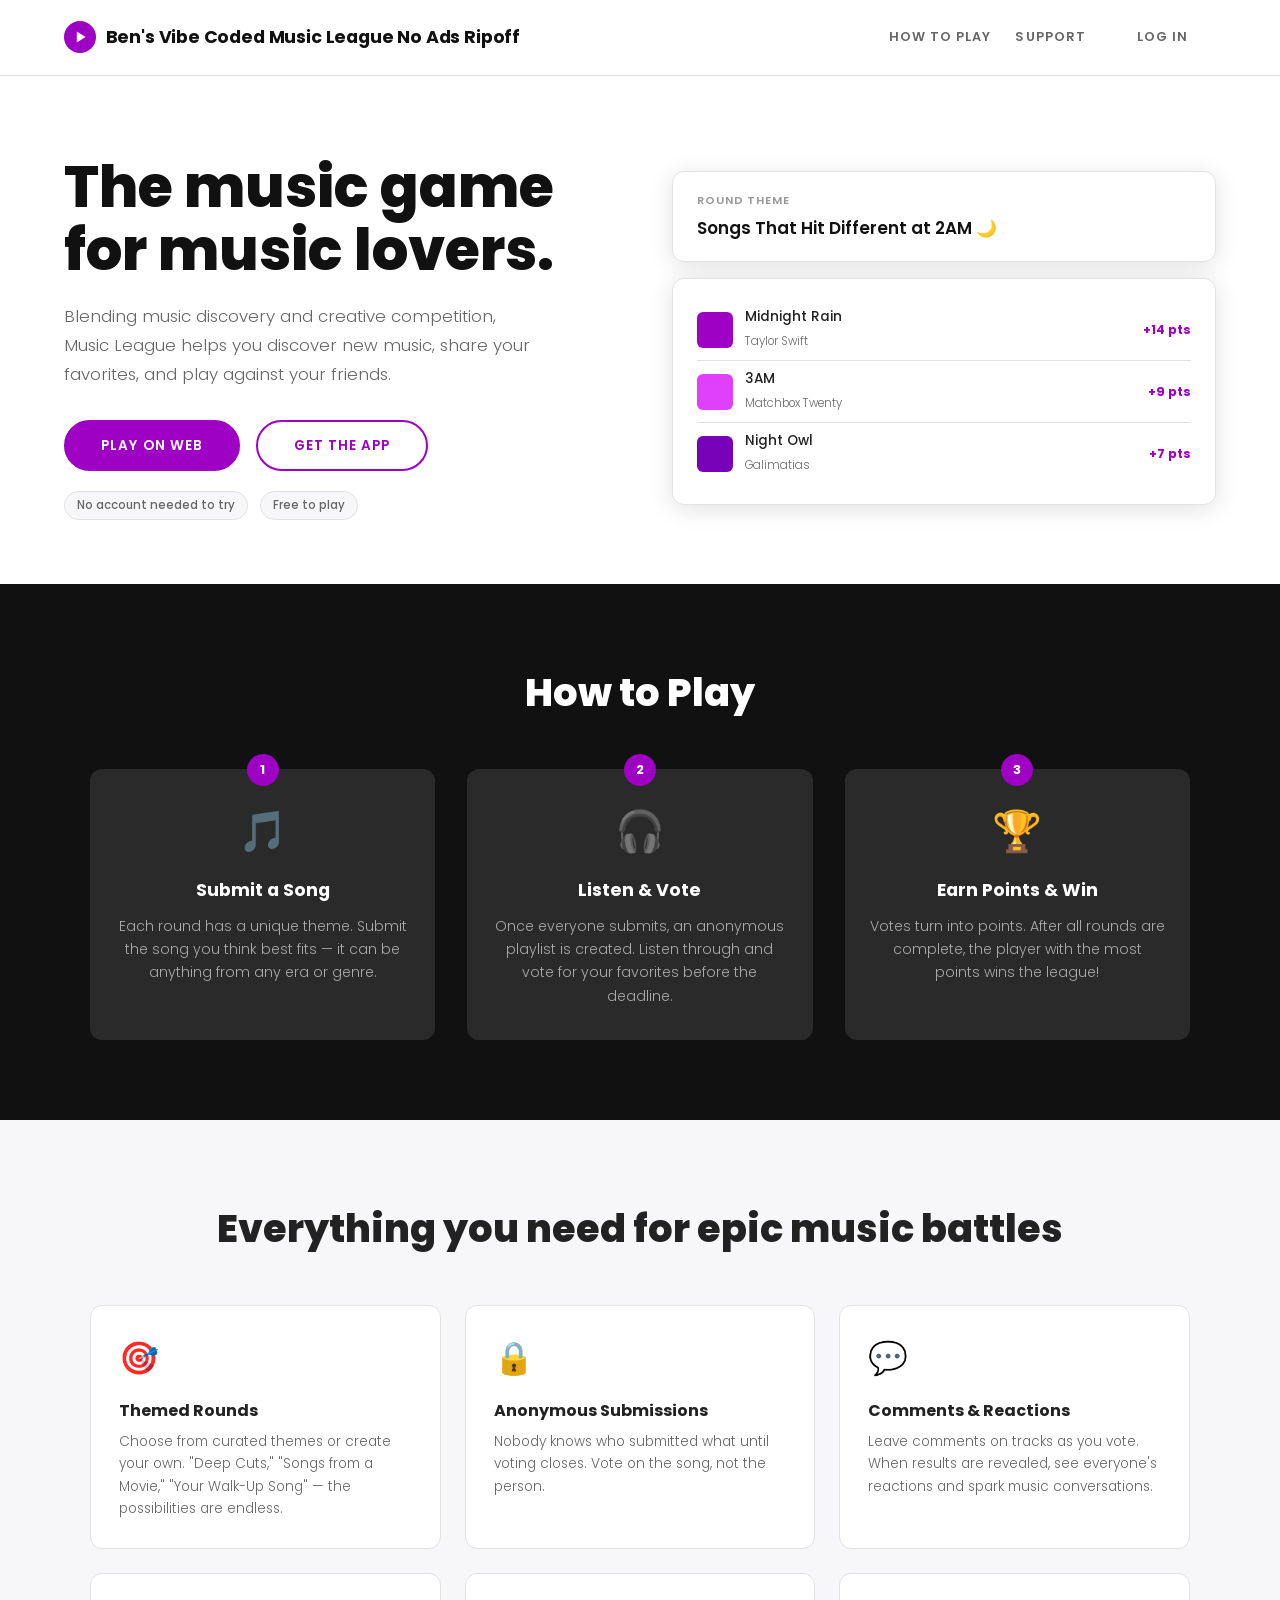
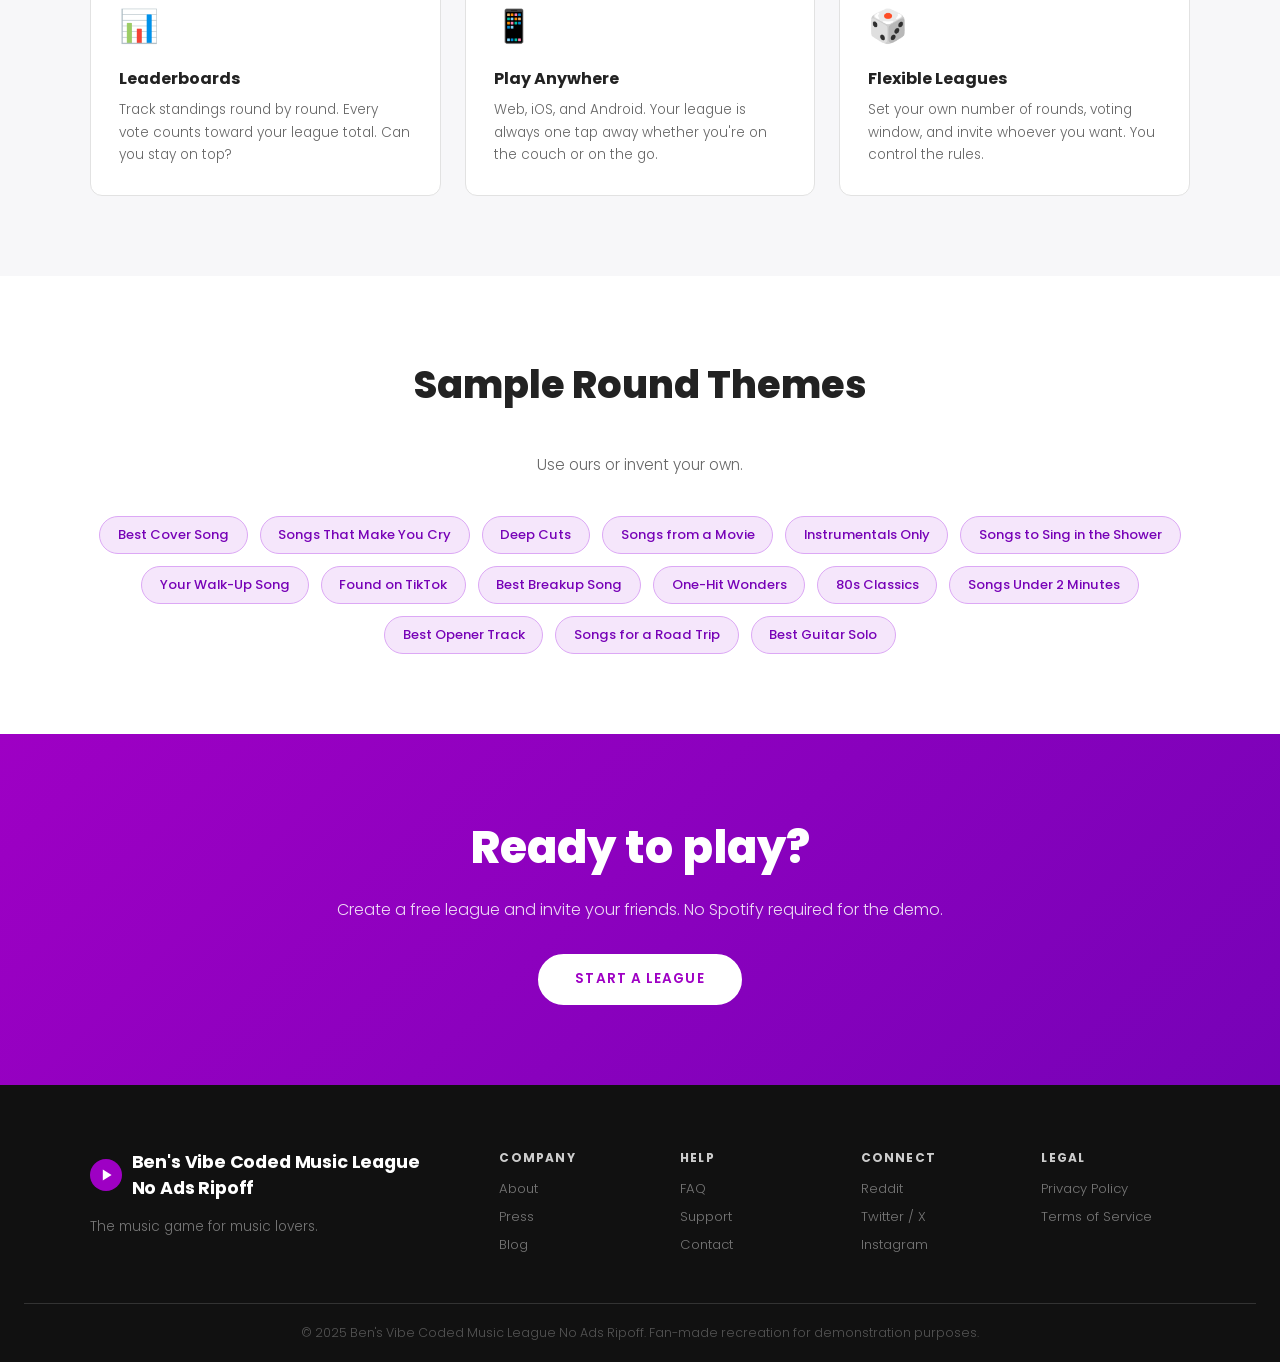
==== index.html @ 3da71c98 "Add files via upload" ====
<!DOCTYPE html>
<html lang="en">
<head>
  <meta charset="UTF-8" />
  <meta name="viewport" content="width=device-width, initial-scale=1.0" />
  <title>Ben's Vibe Coded Music League No Ads Ripoff</title>
  <link rel="preconnect" href="https://fonts.googleapis.com" />
  <link href="https://fonts.googleapis.com/css2?family=Poppins:wght@300;400;500;600;700;800&display=swap" rel="stylesheet" />
  <link rel="stylesheet" href="styles.css" />
</head>
<body class="landing-page">

  <!-- HEADER -->
  <header class="site-header">
    <div class="header-inner">
      <a href="index.html" class="logo">
        <svg class="logo-icon" viewBox="0 0 40 40" fill="none" xmlns="http://www.w3.org/2000/svg">
          <circle cx="20" cy="20" r="20" fill="#9e00c4"/>
          <path d="M16 13v14l11-7-11-7z" fill="white"/>
        </svg>
        <span class="logo-text">Ben's Vibe Coded Music League No Ads Ripoff</span>
      </a>
      <nav class="site-nav">
        <a href="#how-to-play">HOW TO PLAY</a>
        <a href="#support">SUPPORT</a>
        <a href="app.html" class="btn btn-outline-white">LOG IN</a>
      </nav>
      <button class="hamburger" id="hamburger" aria-label="Menu">
        <span></span><span></span><span></span>
      </button>
    </div>
    <nav class="mobile-nav" id="mobileNav">
      <a href="#how-to-play">HOW TO PLAY</a>
      <a href="#support">SUPPORT</a>
      <a href="app.html" class="btn btn-outline-white">LOG IN</a>
    </nav>
  </header>

  <!-- HERO -->
  <section class="hero">
    <div class="hero-content">
      <h1 class="hero-title">The music game<br/>for music lovers.</h1>
      <p class="hero-subtitle">Blending music discovery and creative competition, Music League helps you discover new music, share your favorites, and play against your friends.</p>
      <div class="hero-cta">
        <a href="app.html" class="btn btn-primary btn-lg">PLAY ON WEB</a>
        <a href="#" class="btn btn-outline btn-lg">GET THE APP</a>
      </div>
      <div class="platform-badges">
        <span class="badge">No account needed to try</span>
        <span class="badge">Free to play</span>
      </div>
    </div>
    <div class="hero-visual">
      <div class="hero-card card-1">
        <div class="card-label">Round Theme</div>
        <div class="card-theme">Songs That Hit Different at 2AM 🌙</div>
      </div>
      <div class="hero-card card-2">
        <div class="mini-track">
          <div class="mini-art" style="background:#9e00c4;"></div>
          <div class="mini-info"><span>Midnight Rain</span><small>Taylor Swift</small></div>
          <div class="mini-votes">+14 pts</div>
        </div>
        <div class="mini-track">
          <div class="mini-art" style="background:#e040fb;"></div>
          <div class="mini-info"><span>3AM</span><small>Matchbox Twenty</small></div>
          <div class="mini-votes">+9 pts</div>
        </div>
        <div class="mini-track">
          <div class="mini-art" style="background:#7702b7;"></div>
          <div class="mini-info"><span>Night Owl</span><small>Galimatias</small></div>
          <div class="mini-votes">+7 pts</div>
        </div>
      </div>
    </div>
  </section>

  <!-- HOW TO PLAY -->
  <section class="how-to-play" id="how-to-play">
    <div class="section-inner">
      <h2 class="section-title">How to Play</h2>
      <div class="steps">
        <div class="step">
          <div class="step-number">1</div>
          <div class="step-icon">🎵</div>
          <h3>Submit a Song</h3>
          <p>Each round has a unique theme. Submit the song you think best fits — it can be anything from any era or genre.</p>
        </div>
        <div class="step">
          <div class="step-number">2</div>
          <div class="step-icon">🎧</div>
          <h3>Listen &amp; Vote</h3>
          <p>Once everyone submits, an anonymous playlist is created. Listen through and vote for your favorites before the deadline.</p>
        </div>
        <div class="step">
          <div class="step-number">3</div>
          <div class="step-icon">🏆</div>
          <h3>Earn Points &amp; Win</h3>
          <p>Votes turn into points. After all rounds are complete, the player with the most points wins the league!</p>
        </div>
      </div>
    </div>
  </section>

  <!-- FEATURES -->
  <section class="features-section">
    <div class="section-inner">
      <h2 class="section-title">Everything you need for epic music battles</h2>
      <div class="features-grid">
        <div class="feature-card">
          <div class="feature-icon">🎯</div>
          <h3>Themed Rounds</h3>
          <p>Choose from curated themes or create your own. "Deep Cuts," "Songs from a Movie," "Your Walk-Up Song" — the possibilities are endless.</p>
        </div>
        <div class="feature-card">
          <div class="feature-icon">🔒</div>
          <h3>Anonymous Submissions</h3>
          <p>Nobody knows who submitted what until voting closes. Vote on the song, not the person.</p>
        </div>
        <div class="feature-card">
          <div class="feature-icon">💬</div>
          <h3>Comments &amp; Reactions</h3>
          <p>Leave comments on tracks as you vote. When results are revealed, see everyone's reactions and spark music conversations.</p>
        </div>
        <div class="feature-card">
          <div class="feature-icon">📊</div>
          <h3>Leaderboards</h3>
          <p>Track standings round by round. Every vote counts toward your league total. Can you stay on top?</p>
        </div>
        <div class="feature-card">
          <div class="feature-icon">📱</div>
          <h3>Play Anywhere</h3>
          <p>Web, iOS, and Android. Your league is always one tap away whether you're on the couch or on the go.</p>
        </div>
        <div class="feature-card">
          <div class="feature-icon">🎲</div>
          <h3>Flexible Leagues</h3>
          <p>Set your own number of rounds, voting window, and invite whoever you want. You control the rules.</p>
        </div>
      </div>
    </div>
  </section>

  <!-- SAMPLE THEMES -->
  <section class="themes-section">
    <div class="section-inner">
      <h2 class="section-title">Sample Round Themes</h2>
      <p class="section-subtitle">Use ours or invent your own.</p>
      <div class="themes-cloud">
        <span class="theme-chip">Best Cover Song</span>
        <span class="theme-chip">Songs That Make You Cry</span>
        <span class="theme-chip">Deep Cuts</span>
        <span class="theme-chip">Songs from a Movie</span>
        <span class="theme-chip">Instrumentals Only</span>
        <span class="theme-chip">Songs to Sing in the Shower</span>
        <span class="theme-chip">Your Walk-Up Song</span>
        <span class="theme-chip">Found on TikTok</span>
        <span class="theme-chip">Best Breakup Song</span>
        <span class="theme-chip">One-Hit Wonders</span>
        <span class="theme-chip">80s Classics</span>
        <span class="theme-chip">Songs Under 2 Minutes</span>
        <span class="theme-chip">Best Opener Track</span>
        <span class="theme-chip">Songs for a Road Trip</span>
        <span class="theme-chip">Best Guitar Solo</span>
      </div>
    </div>
  </section>

  <!-- CTA BANNER -->
  <section class="cta-banner">
    <div class="section-inner cta-inner">
      <h2>Ready to play?</h2>
      <p>Create a free league and invite your friends. No Spotify required for the demo.</p>
      <a href="app.html" class="btn btn-primary btn-lg">START A LEAGUE</a>
    </div>
  </section>

  <!-- FOOTER -->
  <footer class="site-footer" id="support">
    <div class="footer-inner">
      <div class="footer-brand">
        <a href="index.html" class="logo">
          <svg class="logo-icon" viewBox="0 0 40 40" fill="none">
            <circle cx="20" cy="20" r="20" fill="#9e00c4"/>
            <path d="M16 13v14l11-7-11-7z" fill="white"/>
          </svg>
          <span class="logo-text">Ben's Vibe Coded Music League No Ads Ripoff</span>
        </a>
        <p>The music game for music lovers.</p>
      </div>
      <div class="footer-links">
        <div class="footer-col">
          <h4>Company</h4>
          <a href="#">About</a>
          <a href="#">Press</a>
          <a href="#">Blog</a>
        </div>
        <div class="footer-col">
          <h4>Help</h4>
          <a href="#">FAQ</a>
          <a href="#">Support</a>
          <a href="#">Contact</a>
        </div>
        <div class="footer-col">
          <h4>Connect</h4>
          <a href="#">Reddit</a>
          <a href="#">Twitter / X</a>
          <a href="#">Instagram</a>
        </div>
        <div class="footer-col">
          <h4>Legal</h4>
          <a href="#">Privacy Policy</a>
          <a href="#">Terms of Service</a>
        </div>
      </div>
    </div>
    <div class="footer-bottom">
      <p>&copy; 2025 Ben's Vibe Coded Music League No Ads Ripoff. Fan-made recreation for demonstration purposes.</p>
    </div>
  </footer>

  <script>
    const hamburger = document.getElementById('hamburger');
    const mobileNav = document.getElementById('mobileNav');
    hamburger.addEventListener('click', () => {
      mobileNav.classList.toggle('open');
      hamburger.classList.toggle('active');
    });
  </script>
</body>
</html>
---- styles.css ----
/* ============================================================
   MUSIC LEAGUE – STYLES
   ============================================================ */

:root {
  --purple:       #9e00c4;
  --purple-dark:  #7702b7;
  --purple-light: #c044e8;
  --purple-faint: #f5e6fb;
  --black:        #111111;
  --dark:         #1a1a1a;
  --mid:          #2a2a2a;
  --border:       #e2e2e2;
  --border-dark:  #333333;
  --text:         #222222;
  --text-muted:   #666666;
  --text-light:   #999999;
  --white:        #ffffff;
  --bg:           #f7f7f9;
  --card-bg:      #ffffff;
  --green:        #1db954;
  --red:          #e74c3c;
  --gold:         #f5a623;
  --radius:       12px;
  --radius-sm:    8px;
  --shadow:       0 2px 12px rgba(0,0,0,.08);
  --shadow-md:    0 4px 24px rgba(0,0,0,.12);
  --shadow-lg:    0 8px 40px rgba(0,0,0,.18);
  --transition:   .2s ease;
  --font:         'Poppins', sans-serif;
}

/* ---- RESET ---- */
*, *::before, *::after { box-sizing: border-box; margin: 0; padding: 0; }
html { scroll-behavior: smooth; }
body { font-family: var(--font); font-weight: 300; color: var(--text); background: var(--white); }
a { color: var(--purple); text-decoration: none; }
a:hover { color: var(--purple-dark); }
img { max-width: 100%; }
ul { list-style: none; }
button { font-family: var(--font); cursor: pointer; border: none; }
input, textarea, select { font-family: var(--font); }
textarea { resize: vertical; }

/* ---- UTILITY ---- */
.hidden { display: none !important; }
.flex { display: flex; }
.flex-col { flex-direction: column; }
.items-center { align-items: center; }
.gap-1 { gap: .5rem; }
.gap-2 { gap: 1rem; }
.mt-1 { margin-top: .5rem; }
.mt-2 { margin-top: 1rem; }

/* ---- BUTTONS ---- */
.btn {
  display: inline-flex; align-items: center; justify-content: center; gap: .5rem;
  padding: .65rem 1.6rem; border-radius: 50px; font-weight: 600; font-size: .8rem;
  letter-spacing: .08em; text-transform: uppercase; transition: all var(--transition);
  white-space: nowrap; cursor: pointer;
}
.btn-primary { background: var(--purple); color: var(--white); border: 2px solid var(--purple); }
.btn-primary:hover { background: var(--purple-dark); border-color: var(--purple-dark); color: var(--white); }
.btn-outline { background: transparent; color: var(--purple); border: 2px solid var(--purple); }
.btn-outline:hover { background: var(--purple); color: var(--white); }
.btn-outline-white { background: transparent; color: var(--white); border: 2px solid var(--white); }
.btn-outline-white:hover { background: var(--white); color: var(--purple); }
.btn-demo { background: #1db954; color: white; border: 2px solid #1db954; }
.btn-demo:hover { background: #17a349; border-color: #17a349; }
.btn-lg { padding: .85rem 2.2rem; font-size: .85rem; }
.btn-sm { padding: .4rem 1rem; font-size: .72rem; }
.btn-block { width: 100%; }
.btn-back {
  background: none; border: 2px solid var(--border); color: var(--text-muted);
  padding: .4rem 1rem; border-radius: 50px; font-size: .78rem; font-weight: 500;
  transition: all var(--transition); flex-shrink: 0;
}
.btn-back:hover { border-color: var(--purple); color: var(--purple); }
.btn-icon {
  background: none; border: none; color: var(--text-muted); font-size: 1rem;
  cursor: pointer; padding: .25rem .5rem; border-radius: 4px; transition: all var(--transition);
}
.btn-icon:hover { color: var(--red); background: #fef2f2; }
.btn-danger { background: var(--red); color: white; border: 2px solid var(--red); }
.btn-danger:hover { background: #c0392b; border-color: #c0392b; }
.btn:disabled { opacity: .45; cursor: not-allowed; pointer-events: none; }

/* ============================================================
   LANDING PAGE
   ============================================================ */
.landing-page { background: var(--white); }

/* Site Header */
.site-header {
  position: sticky; top: 0; z-index: 100;
  background: rgba(255,255,255,.97); backdrop-filter: blur(10px);
  border-bottom: 1px solid var(--border);
}
.header-inner {
  max-width: 1200px; margin: 0 auto; padding: 1rem 1.5rem;
  display: flex; align-items: center; gap: 2rem;
}
.logo { display: flex; align-items: center; gap: .6rem; color: var(--black); font-weight: 700; font-size: 1.1rem; }
.logo-icon { width: 32px; height: 32px; flex-shrink: 0; }
.logo-text { letter-spacing: -.01em; }
.site-nav { display: flex; align-items: center; gap: 1.5rem; margin-left: auto; }
.site-nav a { font-size: .8rem; font-weight: 600; letter-spacing: .08em; color: var(--text-muted); transition: color var(--transition); }
.site-nav a:hover { color: var(--purple); }
.hamburger { display: none; flex-direction: column; gap: 5px; background: none; border: none; padding: .5rem; }
.hamburger span { display: block; width: 22px; height: 2px; background: var(--text); border-radius: 2px; transition: all .3s; }
.hamburger.active span:nth-child(1) { transform: translateY(7px) rotate(45deg); }
.hamburger.active span:nth-child(2) { opacity: 0; }
.hamburger.active span:nth-child(3) { transform: translateY(-7px) rotate(-45deg); }
.mobile-nav {
  display: none; flex-direction: column; gap: .5rem; padding: 1rem 1.5rem 1.5rem;
  border-top: 1px solid var(--border);
}
.mobile-nav.open { display: flex; }
.mobile-nav a { font-size: .85rem; font-weight: 600; letter-spacing: .06em; color: var(--text-muted); padding: .4rem 0; }

/* Hero */
.hero {
  max-width: 1200px; margin: 0 auto; padding: 5rem 1.5rem 4rem;
  display: grid; grid-template-columns: 1fr 1fr; gap: 4rem; align-items: center;
}
.hero-title { font-size: clamp(2.4rem, 5vw, 3.6rem); font-weight: 800; line-height: 1.1; color: var(--black); }
.hero-subtitle { margin-top: 1.25rem; font-size: 1.05rem; color: var(--text-muted); line-height: 1.7; max-width: 480px; }
.hero-cta { margin-top: 2rem; display: flex; gap: 1rem; flex-wrap: wrap; }
.platform-badges { margin-top: 1.25rem; display: flex; gap: .75rem; flex-wrap: wrap; }
.badge { font-size: .72rem; font-weight: 500; color: var(--text-muted); background: var(--bg); padding: .3rem .75rem; border-radius: 20px; border: 1px solid var(--border); }

.hero-visual { position: relative; display: flex; flex-direction: column; gap: 1rem; }
.hero-card {
  background: var(--white); border-radius: var(--radius); border: 1px solid var(--border);
  padding: 1.25rem 1.5rem; box-shadow: var(--shadow-md);
}
.card-label { font-size: .7rem; font-weight: 600; text-transform: uppercase; letter-spacing: .08em; color: var(--text-light); margin-bottom: .4rem; }
.card-theme { font-size: 1.05rem; font-weight: 600; color: var(--black); }
.mini-track { display: flex; align-items: center; gap: .75rem; padding: .5rem 0; border-bottom: 1px solid var(--border); }
.mini-track:last-child { border-bottom: none; }
.mini-art { width: 36px; height: 36px; border-radius: 6px; flex-shrink: 0; }
.mini-info { flex: 1; min-width: 0; }
.mini-info span { display: block; font-size: .85rem; font-weight: 500; white-space: nowrap; overflow: hidden; text-overflow: ellipsis; }
.mini-info small { font-size: .72rem; color: var(--text-muted); }
.mini-votes { font-size: .78rem; font-weight: 700; color: var(--purple); flex-shrink: 0; }

/* How to Play */
.how-to-play { background: var(--black); color: var(--white); padding: 5rem 1.5rem; }
.section-inner { max-width: 1100px; margin: 0 auto; }
.section-title { font-size: clamp(1.6rem, 3.5vw, 2.4rem); font-weight: 800; text-align: center; margin-bottom: 3rem; }
.how-to-play .section-title { color: var(--white); }
.steps { display: grid; grid-template-columns: repeat(3, 1fr); gap: 2rem; }
.step { text-align: center; padding: 2rem 1.5rem; background: var(--mid); border-radius: var(--radius); position: relative; }
.step-number {
  position: absolute; top: -15px; left: 50%; transform: translateX(-50%);
  width: 32px; height: 32px; border-radius: 50%; background: var(--purple);
  color: white; font-size: .8rem; font-weight: 700; display: flex; align-items: center; justify-content: center;
}
.step-icon { font-size: 2.5rem; margin-bottom: 1rem; display: block; }
.step h3 { font-size: 1.1rem; font-weight: 700; margin-bottom: .75rem; color: var(--white); }
.step p { font-size: .88rem; color: #aaa; line-height: 1.65; }

/* Features */
.features-section { padding: 5rem 1.5rem; background: var(--bg); }
.features-grid { display: grid; grid-template-columns: repeat(auto-fill, minmax(280px, 1fr)); gap: 1.5rem; }
.feature-card { background: var(--white); border-radius: var(--radius); padding: 1.75rem; border: 1px solid var(--border); transition: all var(--transition); }
.feature-card:hover { box-shadow: var(--shadow-md); transform: translateY(-2px); }
.feature-icon { font-size: 2rem; margin-bottom: 1rem; display: block; }
.feature-card h3 { font-size: 1rem; font-weight: 700; margin-bottom: .5rem; }
.feature-card p { font-size: .85rem; color: var(--text-muted); line-height: 1.65; }

/* Themes */
.themes-section { padding: 5rem 1.5rem; }
.section-subtitle { text-align: center; color: var(--text-muted); margin-top: -.5rem; margin-bottom: 2.5rem; font-size: .95rem; }
.themes-cloud { display: flex; flex-wrap: wrap; gap: .75rem; justify-content: center; }
.theme-chip {
  background: var(--purple-faint); color: var(--purple-dark); border: 1px solid #dca8f5;
  padding: .5rem 1.1rem; border-radius: 50px; font-size: .82rem; font-weight: 500;
  transition: all var(--transition);
}
.theme-chip:hover { background: var(--purple); color: white; cursor: default; }

/* CTA Banner */
.cta-banner { background: linear-gradient(135deg, var(--purple) 0%, var(--purple-dark) 100%); color: white; padding: 5rem 1.5rem; text-align: center; }
.cta-banner h2 { font-size: clamp(1.8rem, 4vw, 2.8rem); font-weight: 800; margin-bottom: 1rem; }
.cta-banner p { font-size: 1rem; opacity: .85; margin-bottom: 2rem; }
.cta-banner .btn-primary { background: white; color: var(--purple); border-color: white; }
.cta-banner .btn-primary:hover { background: var(--purple-faint); border-color: var(--purple-faint); }

/* Footer */
.site-footer { background: var(--black); color: #aaa; padding: 4rem 1.5rem 0; }
.footer-inner { max-width: 1100px; margin: 0 auto; display: grid; grid-template-columns: 1fr 2fr; gap: 4rem; padding-bottom: 3rem; }
.footer-brand { display: flex; flex-direction: column; gap: 1rem; }
.footer-brand .logo { color: white; }
.footer-brand p { font-size: .85rem; color: #777; }
.footer-links { display: grid; grid-template-columns: repeat(4, 1fr); gap: 2rem; }
.footer-col { display: flex; flex-direction: column; gap: .5rem; }
.footer-col h4 { font-size: .75rem; font-weight: 700; text-transform: uppercase; letter-spacing: .1em; color: #ccc; margin-bottom: .25rem; }
.footer-col a { font-size: .82rem; color: #777; transition: color var(--transition); }
.footer-col a:hover { color: var(--purple-light); }
.footer-bottom { border-top: 1px solid var(--border-dark); padding: 1.25rem 0; text-align: center; }
.footer-bottom p { font-size: .78rem; color: #555; }

/* ============================================================
   APP PAGE
   ============================================================ */
.app-page { background: var(--bg); min-height: 100vh; }

/* Auth Modal */
.modal-overlay {
  position: fixed; inset: 0; z-index: 1000;
  background: rgba(0,0,0,.6); backdrop-filter: blur(4px);
  display: flex; align-items: center; justify-content: center; padding: 1rem;
}
.modal {
  background: var(--white); border-radius: var(--radius);
  width: 100%; max-width: 420px; max-height: 90vh; overflow-y: auto;
  box-shadow: var(--shadow-lg); animation: modalIn .25s ease;
}
@keyframes modalIn { from { opacity: 0; transform: translateY(20px) scale(.97); } to { opacity: 1; transform: translateY(0) scale(1); } }

.auth-modal { padding: 2.5rem 2rem; }
.auth-logo { display: flex; align-items: center; gap: .75rem; margin-bottom: 2rem; }
.auth-logo svg { width: 40px; height: 40px; }
.auth-logo span { font-size: 1.2rem; font-weight: 700; color: var(--black); }
.auth-panel h2 { font-size: 1.5rem; font-weight: 700; margin-bottom: 1.5rem; }
.auth-switch { text-align: center; margin-top: 1.25rem; font-size: .85rem; color: var(--text-muted); }
.auth-divider { display: flex; align-items: center; gap: 1rem; margin: 1.25rem 0; color: var(--text-light); font-size: .8rem; }
.auth-divider::before, .auth-divider::after { content: ''; flex: 1; height: 1px; background: var(--border); }

/* Forms */
.form-group { margin-bottom: 1.1rem; }
.form-group label { display: block; font-size: .8rem; font-weight: 600; margin-bottom: .4rem; color: var(--text-muted); letter-spacing: .04em; }
.form-group input, .form-group textarea, .form-group select {
  width: 100%; padding: .65rem .9rem; border-radius: var(--radius-sm);
  border: 1.5px solid var(--border); font-size: .9rem; color: var(--text);
  background: var(--white); transition: border-color var(--transition);
  outline: none;
}
.form-group input:focus, .form-group textarea:focus, .form-group select:focus { border-color: var(--purple); }
.form-row { display: grid; grid-template-columns: 1fr 1fr; gap: 1rem; }

/* Modal generic */
.modal-header { display: flex; align-items: center; justify-content: space-between; padding: 1.5rem 1.5rem 0; margin-bottom: 1.25rem; }
.modal-header h3 { font-size: 1.1rem; font-weight: 700; }
.modal-close { background: none; border: none; font-size: 1.4rem; color: var(--text-muted); cursor: pointer; line-height: 1; transition: color var(--transition); }
.modal-close:hover { color: var(--red); }
.modal form { padding: 0 1.5rem 1.5rem; }

/* Quick themes */
.quick-themes { margin-bottom: 1.1rem; }
.quick-themes p { font-size: .78rem; font-weight: 600; color: var(--text-muted); margin-bottom: .5rem; text-transform: uppercase; letter-spacing: .06em; }
.quick-theme-chips { display: flex; flex-wrap: wrap; gap: .4rem; }
.quick-theme-chips .theme-chip { font-size: .75rem; padding: .3rem .75rem; cursor: pointer; }

/* Round theme display in submit modal */
.round-theme-display { margin: .5rem 1.5rem 1.25rem; padding: 1rem 1.25rem; background: var(--purple-faint); border-radius: var(--radius-sm); border-left: 4px solid var(--purple); }
.round-theme-display .label { font-size: .7rem; font-weight: 600; text-transform: uppercase; letter-spacing: .08em; color: var(--purple); margin-bottom: .25rem; }
.round-theme-display .theme { font-size: 1rem; font-weight: 600; color: var(--purple-dark); }

/* Song search */
.search-wrapper { position: relative; }
.search-results {
  position: absolute; top: calc(100% + 4px); left: 0; right: 0; z-index: 200;
  background: white; border: 1.5px solid var(--border); border-radius: var(--radius-sm);
  box-shadow: var(--shadow-md); max-height: 240px; overflow-y: auto;
}
.search-result-item {
  display: flex; align-items: center; gap: .75rem; padding: .7rem 1rem; cursor: pointer; transition: background var(--transition);
}
.search-result-item:hover { background: var(--bg); }
.result-art { width: 40px; height: 40px; border-radius: 4px; flex-shrink: 0; object-fit: cover; background: var(--border); }
.result-info span { display: block; font-size: .85rem; font-weight: 500; }
.result-info small { font-size: .72rem; color: var(--text-muted); }

.selected-song {
  display: flex; align-items: center; gap: .75rem; padding: .75rem; background: var(--purple-faint);
  border-radius: var(--radius-sm); border: 1.5px solid #dca8f5; margin-bottom: 1rem;
}
.selected-art { width: 48px; height: 48px; border-radius: 6px; flex-shrink: 0; background: var(--border); }
.selected-info { flex: 1; min-width: 0; }
.selected-info span { display: block; font-size: .9rem; font-weight: 600; }
.selected-info small { font-size: .78rem; color: var(--text-muted); }

/* Invite modal */
.invite-code-display {
  font-size: 2rem; font-weight: 800; text-align: center; letter-spacing: .2em;
  color: var(--purple); padding: 1.25rem; background: var(--purple-faint);
  border-radius: var(--radius-sm); margin: 1rem 0; font-variant-numeric: tabular-nums;
}
.invite-hint { text-align: center; font-size: .8rem; color: var(--text-muted); margin-top: .75rem; }
#inviteModal form, #inviteModal { padding: 1.5rem; }

/* ============================================================
   APP SHELL
   ============================================================ */

/* App Header */
.app-header {
  background: var(--black); color: white; position: sticky; top: 0; z-index: 50;
  box-shadow: 0 1px 0 rgba(255,255,255,.08);
}
.app-header-inner {
  max-width: 1400px; margin: 0 auto; padding: .75rem 1.5rem;
  display: flex; align-items: center; gap: 2rem;
}
.app-header .logo { color: white; }
.app-nav { display: flex; align-items: center; gap: .25rem; }
.nav-item {
  display: flex; align-items: center; gap: .4rem; padding: .5rem 1rem; border-radius: 8px;
  color: #aaa; font-size: .8rem; font-weight: 500; transition: all var(--transition); white-space: nowrap;
}
.nav-item:hover { color: white; background: rgba(255,255,255,.08); }
.nav-item.active { color: white; background: rgba(158,0,196,.3); }
.nav-icon { font-size: 1rem; }
.app-header-right { margin-left: auto; }

/* User Menu */
.user-menu { position: relative; display: flex; align-items: center; gap: .6rem; cursor: pointer; }
.user-avatar {
  width: 34px; height: 34px; border-radius: 50%; background: linear-gradient(135deg, var(--purple), var(--purple-light));
  display: flex; align-items: center; justify-content: center; color: white; font-weight: 700; font-size: .85rem;
}
.user-name { color: #ddd; font-size: .82rem; font-weight: 500; }
.user-dropdown {
  position: absolute; top: calc(100% + 8px); right: 0; background: white; border-radius: var(--radius-sm);
  border: 1px solid var(--border); box-shadow: var(--shadow-md); min-width: 140px;
  overflow: hidden; display: none; z-index: 100;
}
.user-menu:hover .user-dropdown { display: block; }
.user-dropdown a { display: block; padding: .65rem 1rem; font-size: .82rem; color: var(--text); transition: all var(--transition); }
.user-dropdown a:hover { background: var(--bg); color: var(--purple); }

/* Main */
.app-main { max-width: 1400px; margin: 0 auto; padding: 2rem 1.5rem; }

/* Views */
.view { display: none; }
.view.active { display: block; }
.view-header {
  display: flex; align-items: flex-start; gap: 1.5rem; margin-bottom: 2rem;
  flex-wrap: wrap;
}
.view-title { font-size: 1.75rem; font-weight: 800; color: var(--black); }
.view-subtitle { font-size: .9rem; color: var(--text-muted); margin-top: .25rem; }
.view-actions { display: flex; gap: .75rem; margin-left: auto; flex-wrap: wrap; }

/* Dashboard */
.dashboard-section { margin-bottom: 2.5rem; }
.section-heading { font-size: .78rem; font-weight: 700; text-transform: uppercase; letter-spacing: .1em; color: var(--text-muted); margin-bottom: 1rem; padding-bottom: .5rem; border-bottom: 1px solid var(--border); }
.action-items { display: flex; flex-direction: column; gap: .75rem; }
.action-item {
  display: flex; align-items: center; gap: 1rem; padding: 1rem 1.25rem;
  background: white; border-radius: var(--radius-sm); border: 1px solid var(--border);
  border-left: 4px solid var(--purple); box-shadow: var(--shadow);
  transition: all var(--transition);
}
.action-item:hover { box-shadow: var(--shadow-md); transform: translateX(2px); }
.action-item-icon { font-size: 1.4rem; flex-shrink: 0; }
.action-item-text { flex: 1; min-width: 0; }
.action-item-text strong { display: block; font-size: .9rem; font-weight: 600; }
.action-item-text small { font-size: .78rem; color: var(--text-muted); }
.action-item .btn { flex-shrink: 0; }
.empty-state-small { font-size: .85rem; color: var(--text-light); padding: .75rem 0; }

/* League Cards Grid */
.leagues-grid { display: grid; grid-template-columns: repeat(auto-fill, minmax(300px, 1fr)); gap: 1.25rem; }
.league-card {
  background: var(--white); border-radius: var(--radius); border: 1px solid var(--border);
  overflow: hidden; box-shadow: var(--shadow); transition: all var(--transition); cursor: pointer;
}
.league-card:hover { box-shadow: var(--shadow-md); transform: translateY(-2px); }
.league-card-header { padding: 1.25rem 1.25rem .75rem; display: flex; align-items: flex-start; gap: .75rem; }
.league-card-avatar {
  width: 44px; height: 44px; border-radius: 10px; flex-shrink: 0;
  background: linear-gradient(135deg, var(--purple), var(--purple-light));
  display: flex; align-items: center; justify-content: center; color: white; font-size: 1.3rem;
}
.league-card-info { flex: 1; min-width: 0; }
.league-card-name { font-size: .95rem; font-weight: 700; white-space: nowrap; overflow: hidden; text-overflow: ellipsis; }
.league-status { font-size: .7rem; font-weight: 600; text-transform: uppercase; letter-spacing: .08em; padding: .2rem .6rem; border-radius: 20px; margin-top: .25rem; display: inline-block; }
.status-active { background: #e8f5e9; color: #2e7d32; }
.status-voting { background: #fff3e0; color: #e65100; }
.status-completed { background: #f3e5f5; color: var(--purple-dark); }
.status-waiting { background: #e3f2fd; color: #1565c0; }
.league-card-body { padding: 0 1.25rem 1rem; display: flex; gap: 1.5rem; }
.league-stat { font-size: .78rem; color: var(--text-muted); }
.league-stat strong { display: block; font-size: 1rem; font-weight: 700; color: var(--text); }
.league-card-footer { border-top: 1px solid var(--border); padding: .75rem 1.25rem; display: flex; justify-content: space-between; align-items: center; background: var(--bg); }
.league-card-footer .btn { padding: .35rem .9rem; font-size: .72rem; }
.round-progress { font-size: .78rem; color: var(--text-muted); }

/* Progress bar */
.progress-bar { width: 100%; height: 5px; background: var(--border); border-radius: 3px; overflow: hidden; margin-top: .4rem; }
.progress-bar-fill { height: 100%; background: var(--purple); border-radius: 3px; transition: width .5s ease; }

/* Tabs */
.tabs { display: flex; gap: .5rem; margin-bottom: 1.5rem; border-bottom: 2px solid var(--border); padding-bottom: 0; }
.tab { background: none; border: none; padding: .6rem 1.25rem; font-size: .83rem; font-weight: 600; color: var(--text-muted); cursor: pointer; border-bottom: 2px solid transparent; margin-bottom: -2px; transition: all var(--transition); }
.tab.active { color: var(--purple); border-bottom-color: var(--purple); }
.tab:hover { color: var(--purple-dark); }
.tab-content { display: none; }
.tab-content.active { display: block; }

/* Empty State */
.empty-state { text-align: center; padding: 3.5rem 2rem; color: var(--text-muted); }
.empty-icon { font-size: 3rem; margin-bottom: 1rem; display: block; }
.empty-state p { font-size: .9rem; margin-bottom: 1.5rem; }

/* History */
.history-list { display: flex; flex-direction: column; gap: .75rem; }
.history-item {
  display: flex; align-items: center; gap: 1rem; padding: 1rem 1.25rem;
  background: white; border-radius: var(--radius-sm); border: 1px solid var(--border);
}
.history-item-icon { font-size: 1.4rem; flex-shrink: 0; }
.history-item-info { flex: 1; }
.history-item-info strong { display: block; font-size: .88rem; font-weight: 600; }
.history-item-info small { font-size: .75rem; color: var(--text-muted); }
.history-item-pts { font-size: .9rem; font-weight: 700; color: var(--purple); }

/* ============================================================
   LEAGUE DETAIL
   ============================================================ */
.league-detail-header { flex-wrap: wrap; gap: 1rem; }
.league-detail-title-wrap { display: flex; align-items: center; gap: .75rem; flex-wrap: wrap; }
.league-status-badge { font-size: .72rem; font-weight: 700; text-transform: uppercase; letter-spacing: .08em; padding: .3rem .85rem; border-radius: 20px; }

.league-detail-body { display: grid; grid-template-columns: 1fr 320px; gap: 1.75rem; }
.rounds-column { min-width: 0; }
.rounds-header { display: flex; align-items: center; justify-content: space-between; margin-bottom: 1rem; }
.rounds-header h2 { font-size: 1rem; font-weight: 700; }
.rounds-list { display: flex; flex-direction: column; gap: .75rem; }

.round-card {
  background: white; border-radius: var(--radius-sm); border: 1px solid var(--border);
  transition: all var(--transition); overflow: hidden; cursor: pointer;
}
.round-card:hover { box-shadow: var(--shadow-md); border-color: #d5b3f5; }
.round-card-inner { padding: 1.1rem 1.25rem; display: flex; align-items: center; gap: 1rem; }
.round-number { width: 32px; height: 32px; border-radius: 8px; background: var(--purple); color: white; font-size: .78rem; font-weight: 700; display: flex; align-items: center; justify-content: center; flex-shrink: 0; }
.round-info { flex: 1; min-width: 0; }
.round-info h4 { font-size: .92rem; font-weight: 600; white-space: nowrap; overflow: hidden; text-overflow: ellipsis; }
.round-info small { font-size: .75rem; color: var(--text-muted); }
.round-status-chip { font-size: .7rem; font-weight: 600; padding: .25rem .7rem; border-radius: 20px; text-transform: uppercase; letter-spacing: .06em; flex-shrink: 0; }
.chip-open { background: #e8f5e9; color: #2e7d32; }
.chip-voting { background: #fff3e0; color: #e65100; }
.chip-results { background: #f3e5f5; color: var(--purple-dark); }
.chip-pending { background: var(--bg); color: var(--text-muted); }
.round-card .round-action { border-top: 1px solid var(--border); padding: .6rem 1.25rem; background: var(--bg); }
.round-card .round-action .btn { font-size: .72rem; }

/* Sidebar cards */
.sidebar-column { display: flex; flex-direction: column; gap: 1rem; }
.card { background: white; border-radius: var(--radius); border: 1px solid var(--border); padding: 1.25rem; box-shadow: var(--shadow); }
.card h3 { font-size: .85rem; font-weight: 700; text-transform: uppercase; letter-spacing: .08em; color: var(--text-muted); margin-bottom: 1rem; }

/* Leaderboard */
.leaderboard { display: flex; flex-direction: column; gap: .5rem; }
.leaderboard-row { display: flex; align-items: center; gap: .75rem; padding: .5rem .25rem; }
.lb-rank { width: 22px; text-align: center; font-size: .78rem; font-weight: 700; color: var(--text-muted); flex-shrink: 0; }
.lb-rank.gold { color: #f5a623; font-size: .95rem; }
.lb-rank.silver { color: #9e9e9e; font-size: .9rem; }
.lb-rank.bronze { color: #a1562b; font-size: .9rem; }
.lb-avatar { width: 30px; height: 30px; border-radius: 50%; background: linear-gradient(135deg, var(--purple), var(--purple-light)); display: flex; align-items: center; justify-content: center; color: white; font-size: .7rem; font-weight: 700; flex-shrink: 0; }
.lb-name { flex: 1; font-size: .85rem; font-weight: 500; min-width: 0; white-space: nowrap; overflow: hidden; text-overflow: ellipsis; }
.lb-pts { font-size: .85rem; font-weight: 700; color: var(--purple); }
.lb-row-me { background: var(--purple-faint); border-radius: 6px; }

/* League Meta */
.league-meta { display: flex; flex-direction: column; gap: .6rem; }
.meta-row { display: flex; justify-content: space-between; font-size: .82rem; }
.meta-label { color: var(--text-muted); }
.meta-value { font-weight: 600; }

/* ============================================================
   ROUND DETAIL
   ============================================================ */
.round-detail-body { display: grid; grid-template-columns: 1fr 280px; gap: 1.75rem; }
.submissions-column { min-width: 0; }
.voting-sidebar { min-width: 0; }

/* Submission phase UI */
.phase-banner { border-radius: var(--radius-sm); padding: 1.25rem 1.5rem; margin-bottom: 1.5rem; display: flex; align-items: center; justify-content: space-between; gap: 1rem; flex-wrap: wrap; }
.phase-banner.submit-phase { background: linear-gradient(135deg, #e8f5e9, #f1fff4); border: 1px solid #a5d6a7; }
.phase-banner.vote-phase { background: linear-gradient(135deg, #fff3e0, #fffbf0); border: 1px solid #ffcc80; }
.phase-banner.results-phase { background: linear-gradient(135deg, var(--purple-faint), #f9ecff); border: 1px solid #dca8f5; }
.phase-info .phase-title { font-size: .95rem; font-weight: 700; }
.phase-info .phase-sub { font-size: .8rem; color: var(--text-muted); margin-top: .2rem; }
.deadline-timer { font-size: .78rem; font-weight: 600; color: var(--text-muted); }

/* Track list */
.track-list { display: flex; flex-direction: column; gap: .75rem; }
.track-card {
  background: white; border-radius: var(--radius-sm); border: 1px solid var(--border);
  overflow: hidden; transition: all var(--transition);
}
.track-card.voted { border-color: var(--purple); box-shadow: 0 0 0 2px rgba(158,0,196,.12); }
.track-header { display: flex; align-items: center; gap: 1rem; padding: .9rem 1.1rem; }
.track-rank { width: 24px; text-align: center; font-size: .78rem; font-weight: 700; color: var(--text-muted); flex-shrink: 0; }
.track-art { width: 46px; height: 46px; border-radius: 6px; flex-shrink: 0; background: var(--border); display: flex; align-items: center; justify-content: center; font-size: 1.3rem; }
.track-info { flex: 1; min-width: 0; }
.track-title { font-size: .9rem; font-weight: 600; display: block; }
.track-artist { font-size: .78rem; color: var(--text-muted); display: block; }
.track-submitter { font-size: .72rem; color: var(--text-light); display: block; margin-top: .1rem; }
.track-pts { font-size: 1.05rem; font-weight: 800; color: var(--purple); flex-shrink: 0; }
.track-vote-btn {
  flex-shrink: 0; width: 34px; height: 34px; border-radius: 50%; border: 2px solid var(--border);
  background: white; font-size: 1rem; display: flex; align-items: center; justify-content: center;
  cursor: pointer; transition: all var(--transition);
}
.track-vote-btn:hover { border-color: var(--purple); background: var(--purple-faint); }
.track-vote-btn.voted { border-color: var(--purple); background: var(--purple); color: white; }
.track-footer { border-top: 1px solid var(--border); padding: .6rem 1.1rem; background: var(--bg); display: flex; gap: .75rem; flex-direction: column; }
.track-comments { display: flex; flex-direction: column; gap: .5rem; }
.track-comment { font-size: .78rem; background: white; padding: .4rem .65rem; border-radius: 6px; border: 1px solid var(--border); }
.track-comment strong { color: var(--purple-dark); margin-right: .25rem; }
.add-comment-form { display: flex; gap: .5rem; }
.add-comment-form input { flex: 1; padding: .4rem .65rem; border-radius: 20px; border: 1.5px solid var(--border); font-size: .78rem; outline: none; }
.add-comment-form input:focus { border-color: var(--purple); }
.add-comment-form button { padding: .4rem .9rem; }

/* Voting sidebar content */
.votes-remaining { text-align: center; padding: .75rem; background: var(--purple-faint); border-radius: var(--radius-sm); margin-bottom: 1rem; }
.votes-remaining .vr-count { font-size: 2rem; font-weight: 800; color: var(--purple); line-height: 1; }
.votes-remaining .vr-label { font-size: .75rem; color: var(--purple-dark); font-weight: 500; margin-top: .25rem; }
.voted-tracks-list { display: flex; flex-direction: column; gap: .5rem; }
.voted-track-mini { display: flex; align-items: center; gap: .6rem; padding: .5rem; background: var(--purple-faint); border-radius: 6px; font-size: .8rem; }
.voted-track-mini .art { width: 28px; height: 28px; border-radius: 4px; background: var(--purple); flex-shrink: 0; display: flex; align-items: center; justify-content: center; font-size: .8rem; }
.voted-track-mini .info { flex: 1; min-width: 0; font-weight: 500; white-space: nowrap; overflow: hidden; text-overflow: ellipsis; }

/* Results podium */
.podium { display: flex; align-items: flex-end; justify-content: center; gap: .75rem; margin-bottom: 1.5rem; }
.podium-place { display: flex; flex-direction: column; align-items: center; gap: .4rem; }
.podium-art { border-radius: 8px; background: var(--border); display: flex; align-items: center; justify-content: center; font-size: 1.2rem; }
.podium-place.first .podium-art { width: 64px; height: 64px; border: 3px solid var(--gold); }
.podium-place.second .podium-art { width: 52px; height: 52px; border: 3px solid #9e9e9e; }
.podium-place.third .podium-art { width: 48px; height: 48px; border: 3px solid #a1562b; }
.podium-medal { font-size: 1.4rem; }
.podium-song { font-size: .72rem; font-weight: 600; text-align: center; max-width: 80px; white-space: nowrap; overflow: hidden; text-overflow: ellipsis; }
.podium-pts { font-size: .75rem; font-weight: 800; color: var(--purple); }

/* ============================================================
   RESPONSIVE
   ============================================================ */
@media (max-width: 1024px) {
  .league-detail-body, .round-detail-body { grid-template-columns: 1fr; }
  .sidebar-column { display: grid; grid-template-columns: 1fr 1fr; gap: 1rem; }
  .voting-sidebar { display: block; }
}

@media (max-width: 768px) {
  .hero { grid-template-columns: 1fr; gap: 2.5rem; padding: 3rem 1rem; }
  .hero-visual { display: none; }
  .steps { grid-template-columns: 1fr; }
  .footer-inner { grid-template-columns: 1fr; gap: 2rem; }
  .footer-links { grid-template-columns: repeat(2, 1fr); }
  .site-nav { display: none; }
  .hamburger { display: flex; margin-left: auto; }
  .leagues-grid { grid-template-columns: 1fr; }
  .app-nav { gap: 0; }
  .nav-item span:last-child { display: none; }
  .sidebar-column { grid-template-columns: 1fr; }
  .form-row { grid-template-columns: 1fr; }
  .view-header { flex-direction: column; align-items: flex-start; }
  .view-actions { margin-left: 0; }
  .league-detail-header { flex-direction: column; align-items: flex-start; }
}

@media (max-width: 480px) {
  .app-main { padding: 1rem; }
  .footer-links { grid-template-columns: 1fr; }
  .podium { gap: .4rem; }
}

/* ============================================================
   TOAST NOTIFICATION
   ============================================================ */
#toast-container { position: fixed; bottom: 1.5rem; right: 1.5rem; z-index: 9999; display: flex; flex-direction: column; gap: .5rem; pointer-events: none; }
.toast {
  background: var(--black); color: white; padding: .75rem 1.25rem; border-radius: 10px;
  font-size: .85rem; font-weight: 500; box-shadow: var(--shadow-lg);
  animation: toastIn .3s ease; min-width: 220px; max-width: 340px; pointer-events: auto;
  display: flex; align-items: center; gap: .6rem;
}
.toast.toast-success { background: #1a5c28; border-left: 4px solid #2e7d32; }
.toast.toast-error { background: #5c1a1a; border-left: 4px solid var(--red); }
.toast.toast-info { background: #0d2e5c; border-left: 4px solid #1565c0; }
@keyframes toastIn { from { opacity: 0; transform: translateX(30px); } to { opacity: 1; transform: translateX(0); } }
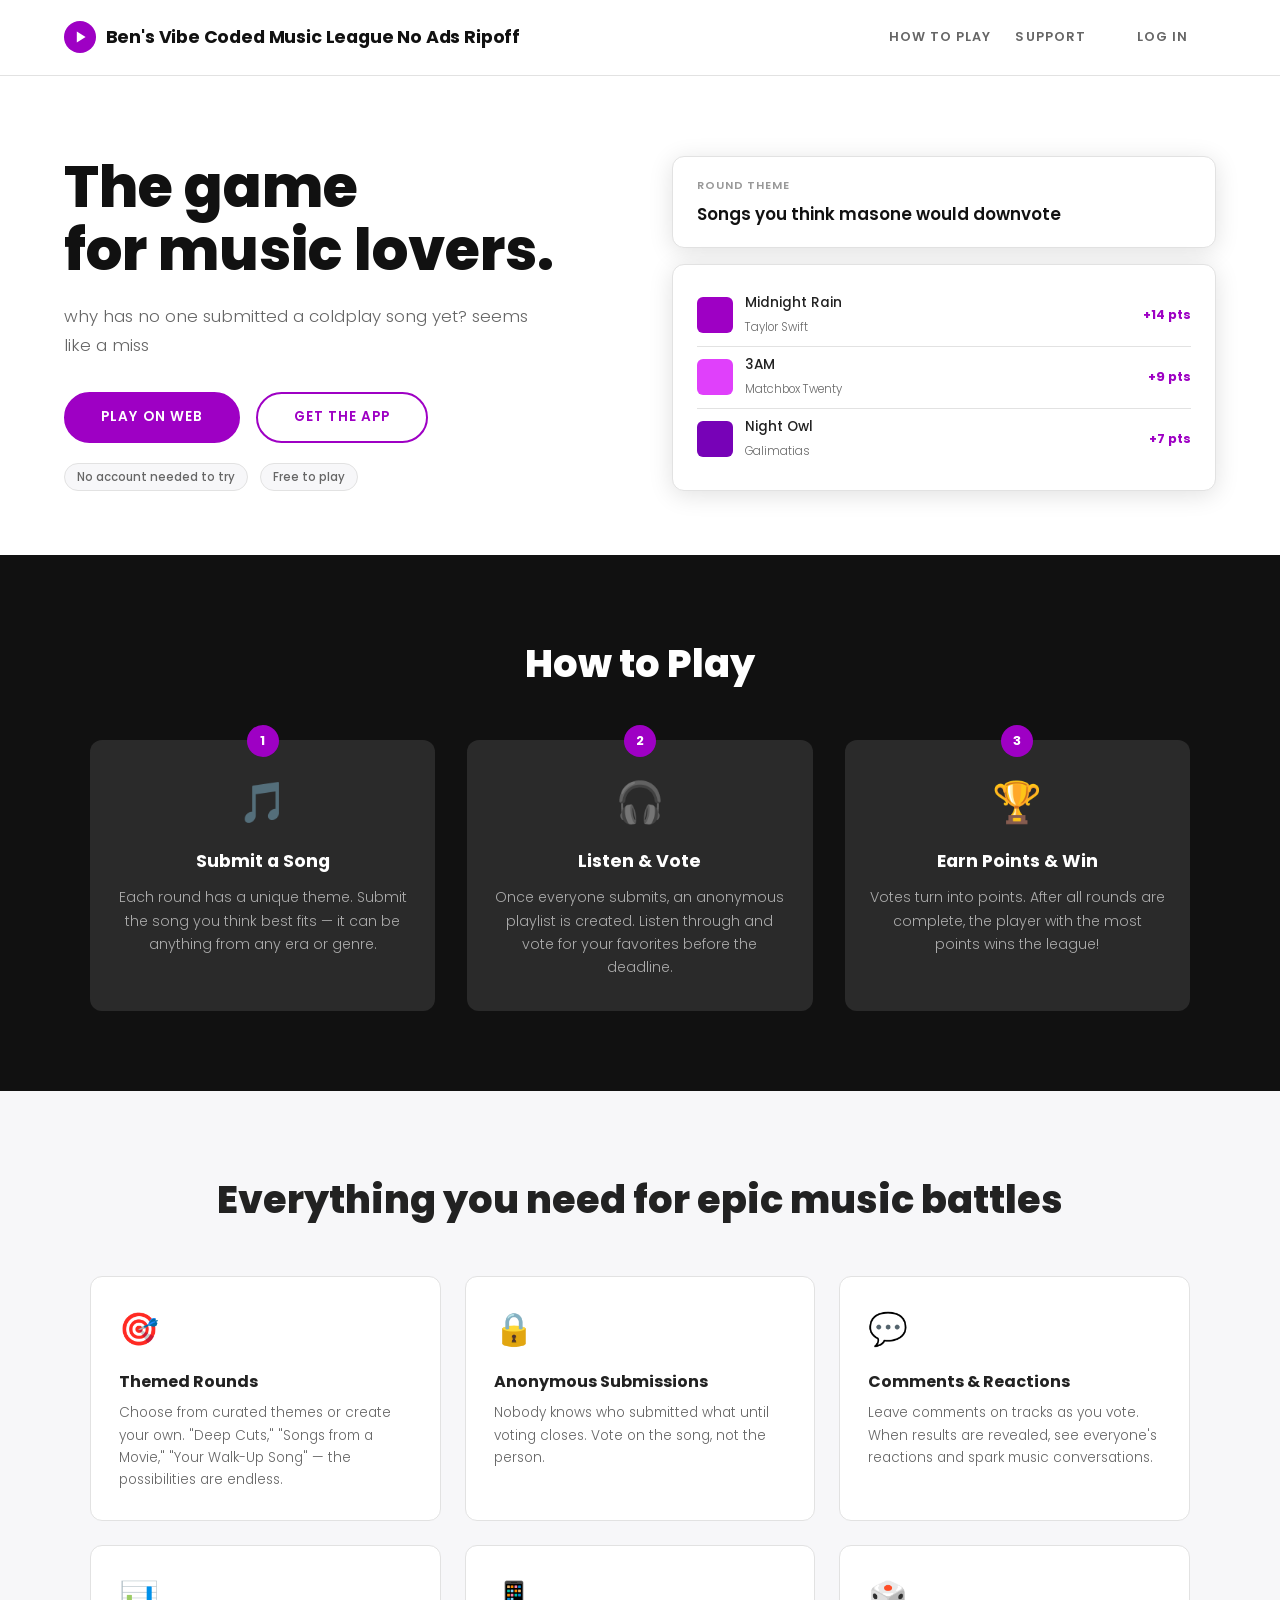
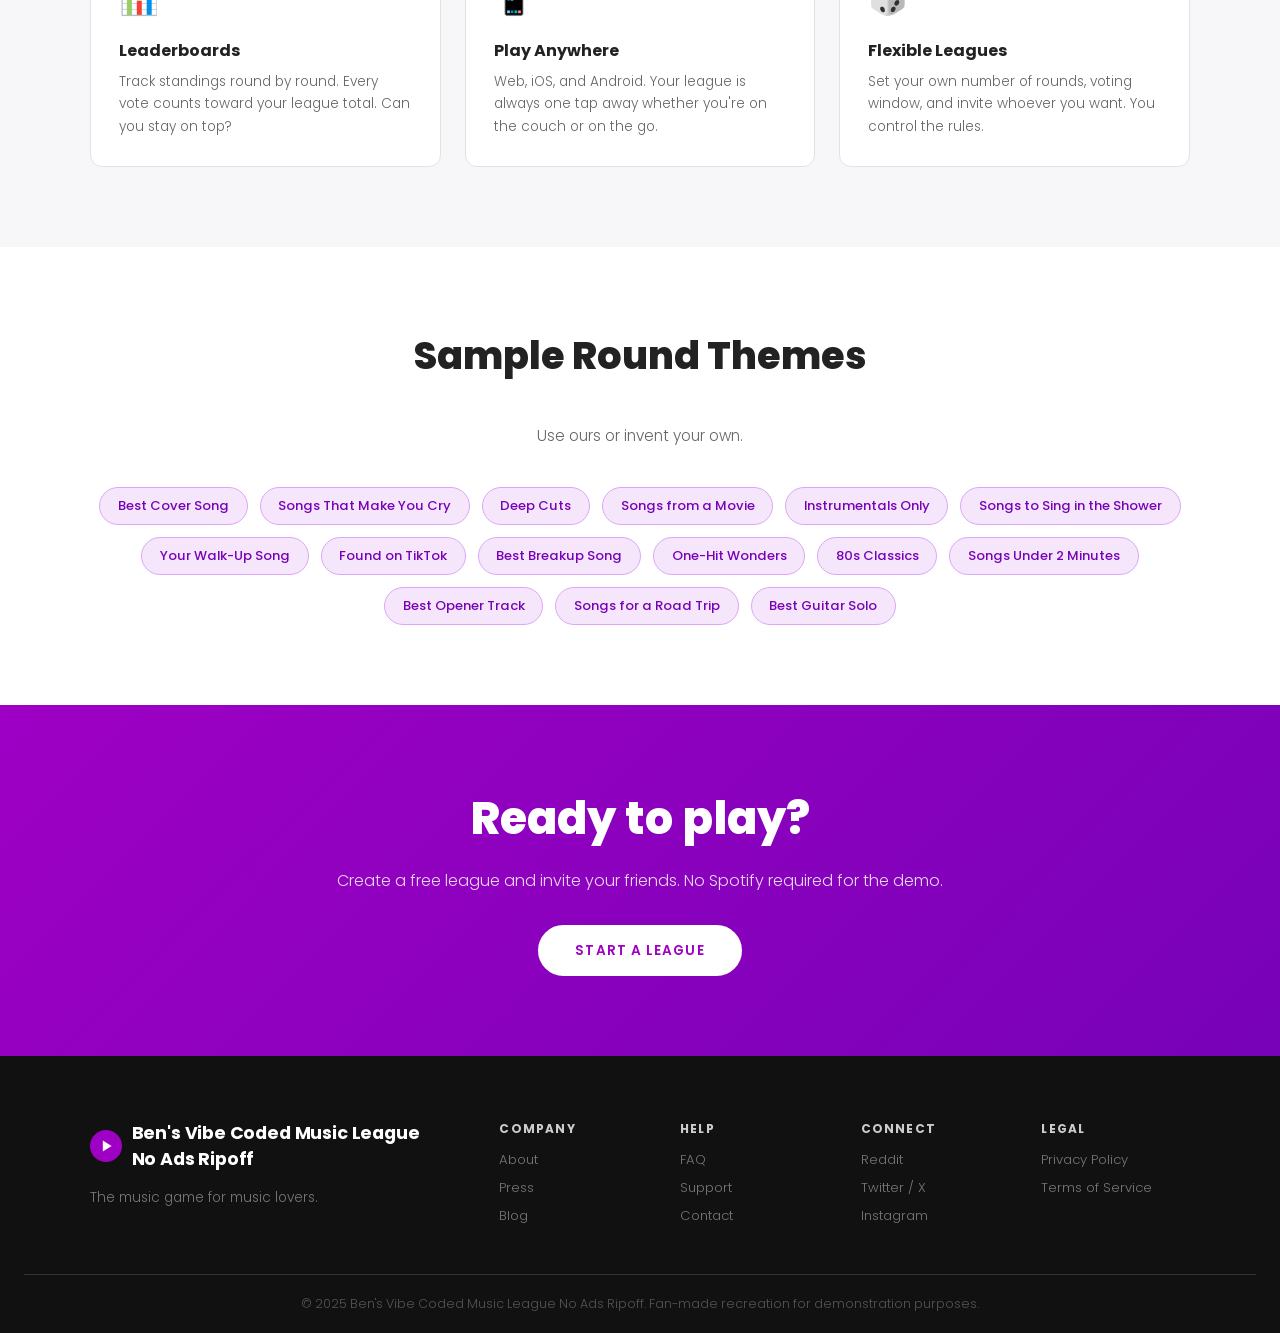
==== commit 9754b58f: "Add files via upload" ====
--- a/index.html
+++ b/index.html
@@ -39,8 +39,8 @@
   <!-- HERO -->
   <section class="hero">
     <div class="hero-content">
-      <h1 class="hero-title">The music game<br/>for music lovers.</h1>
-      <p class="hero-subtitle">Blending music discovery and creative competition, Music League helps you discover new music, share your favorites, and play against your friends.</p>
+      <h1 class="hero-title">The game<br/>for music lovers.</h1>
+      <p class="hero-subtitle">why has no one submitted a coldplay song yet? seems like a miss</p>
       <div class="hero-cta">
         <a href="app.html" class="btn btn-primary btn-lg">PLAY ON WEB</a>
         <a href="#" class="btn btn-outline btn-lg">GET THE APP</a>
@@ -53,7 +53,7 @@
     <div class="hero-visual">
       <div class="hero-card card-1">
         <div class="card-label">Round Theme</div>
-        <div class="card-theme">Songs That Hit Different at 2AM 🌙</div>
+        <div class="card-theme">Songs you think masone would downvote</div>
       </div>
       <div class="hero-card card-2">
         <div class="mini-track">
